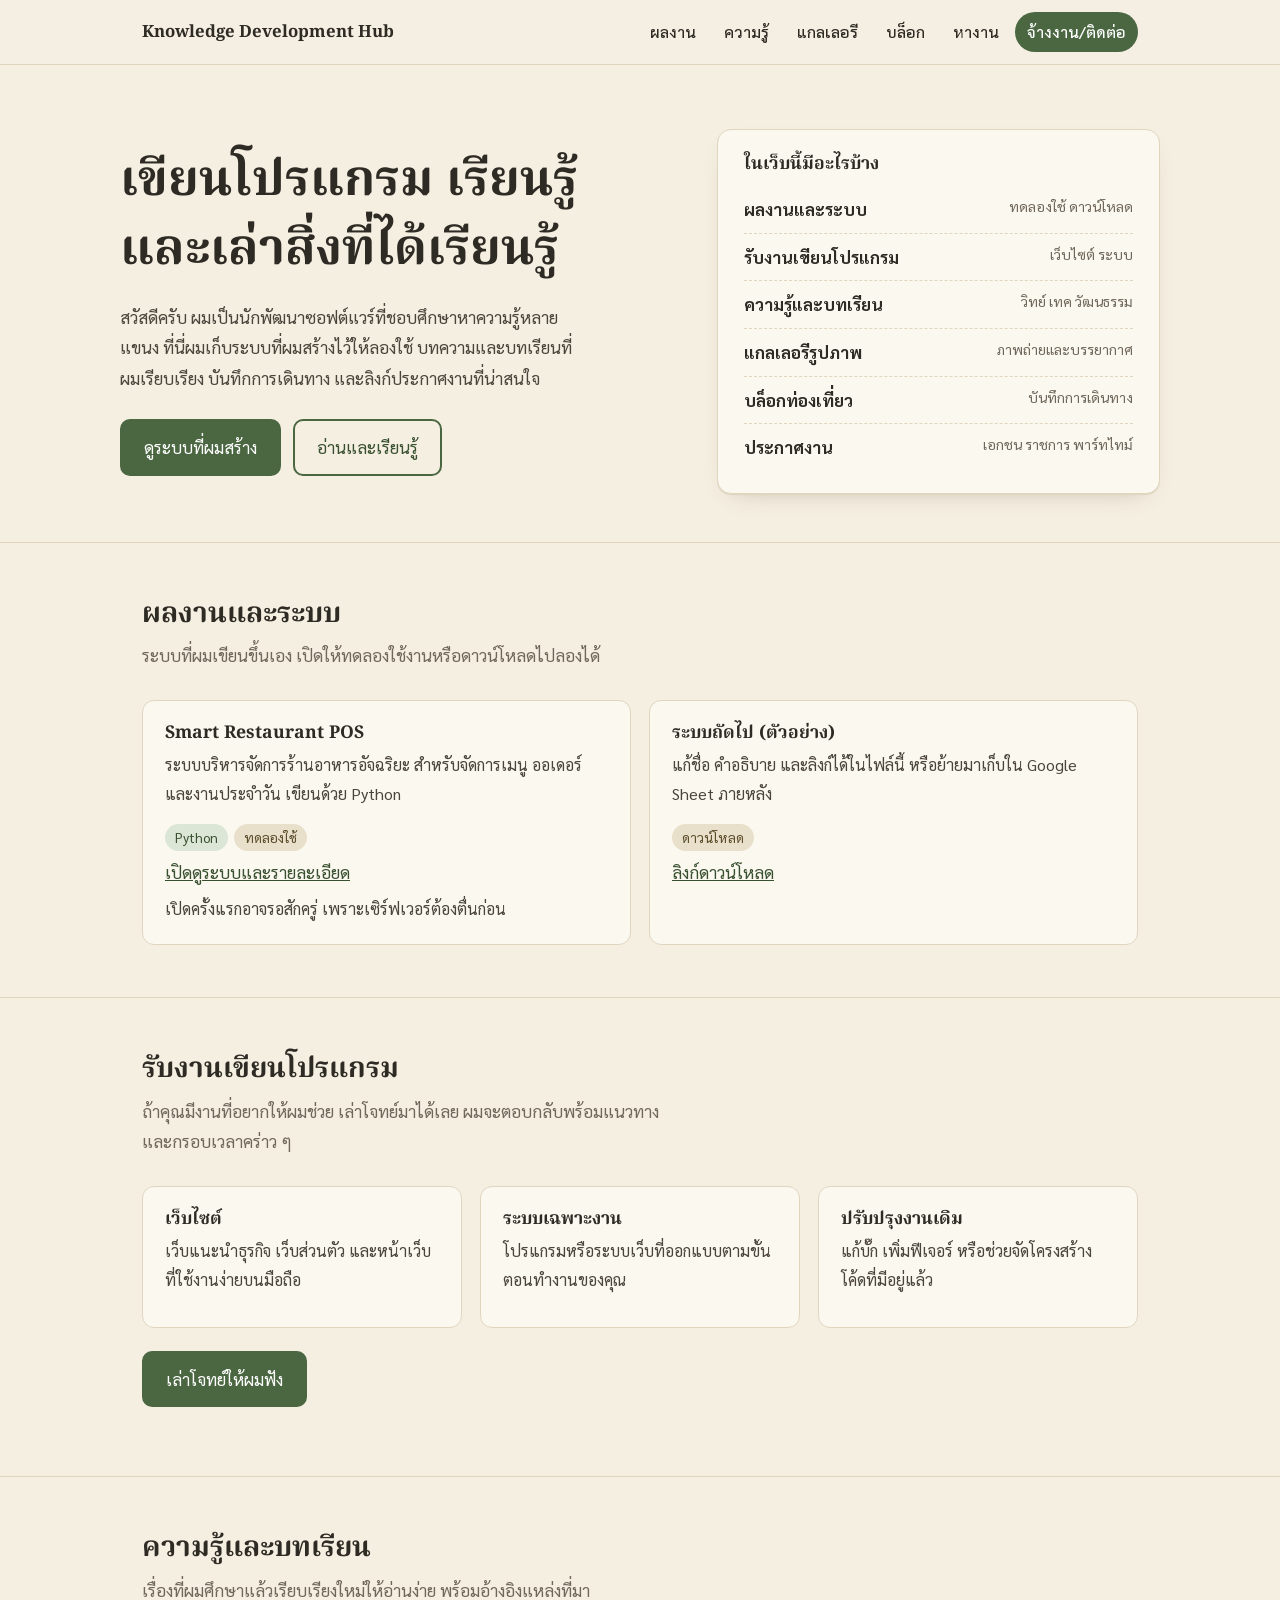
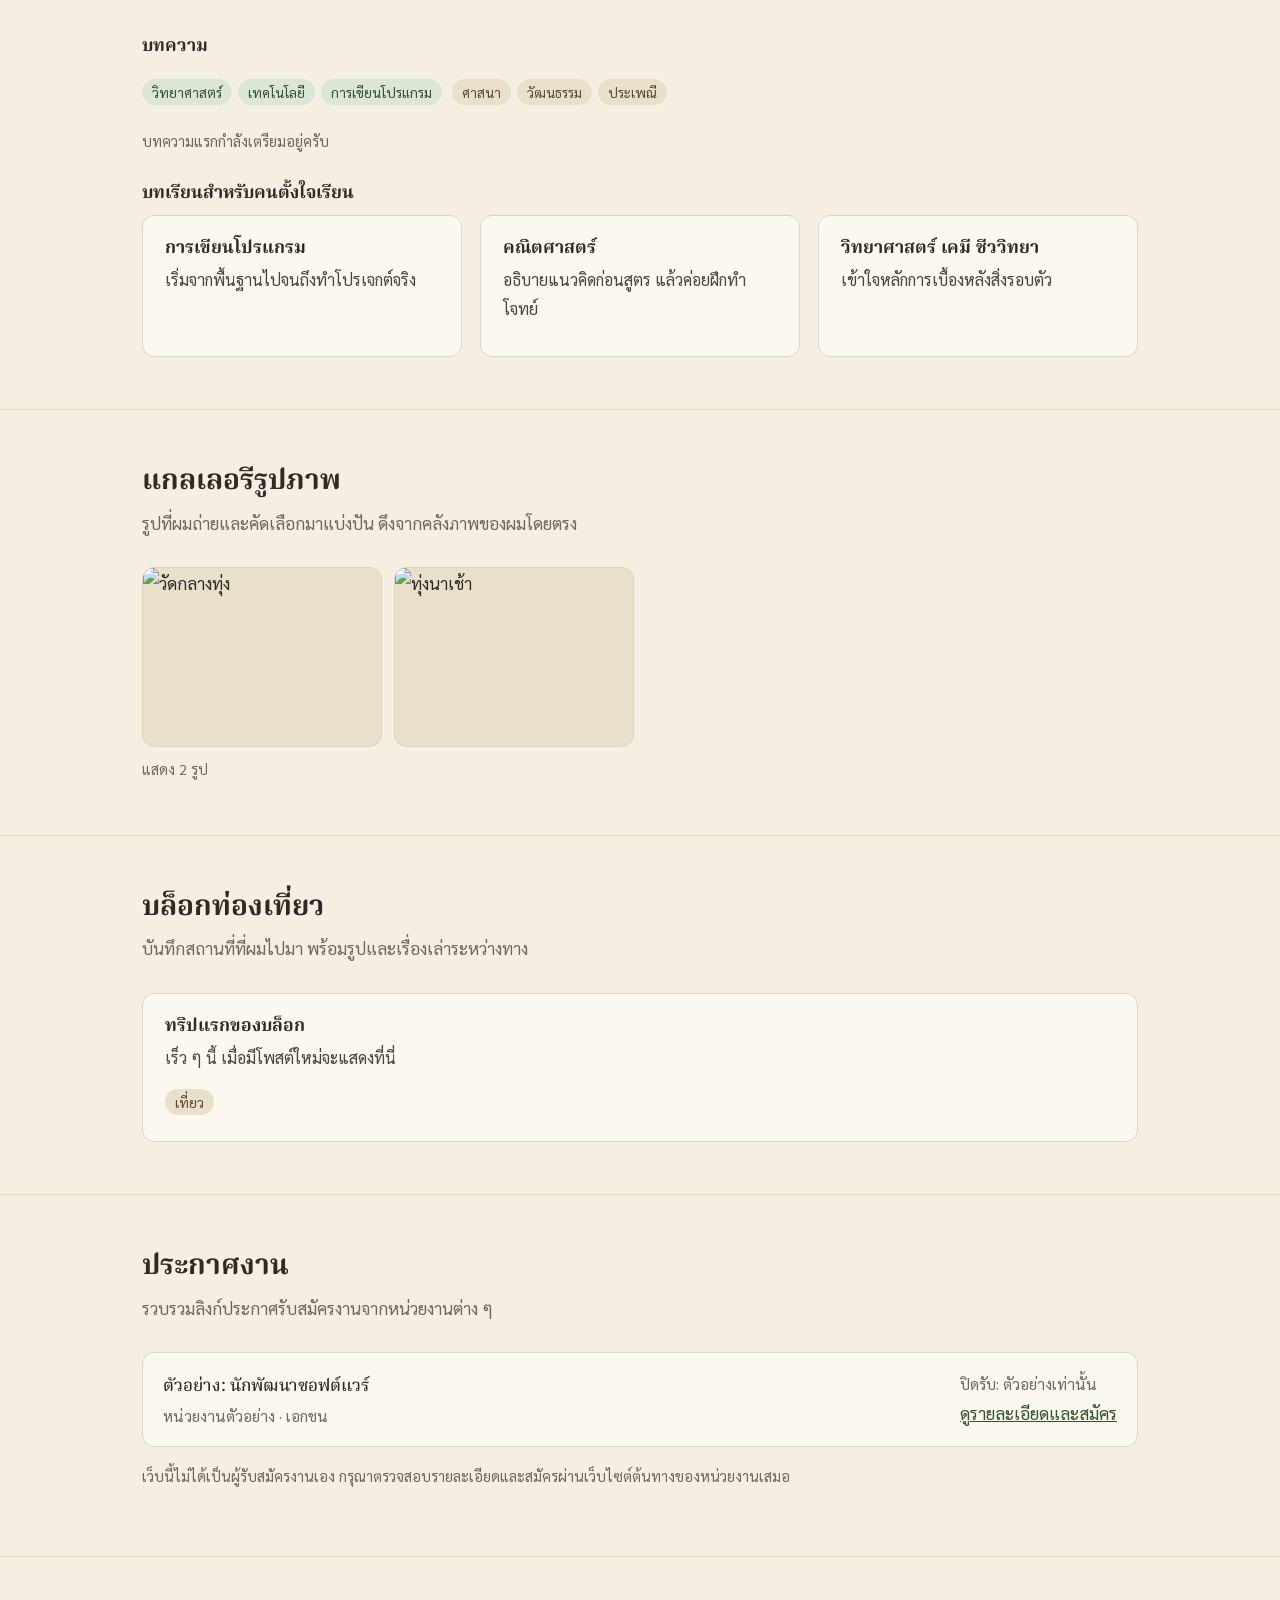
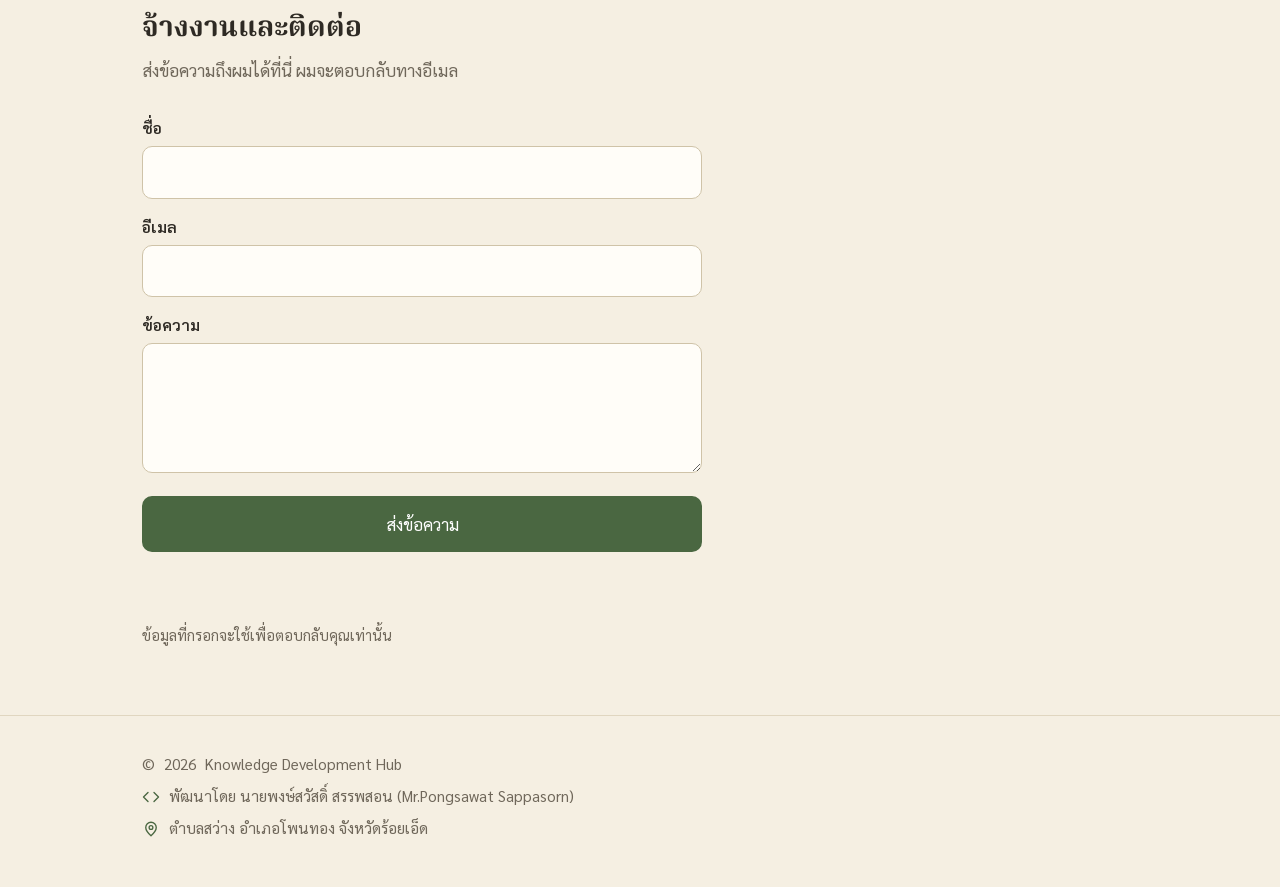
==== index.html @ 20581adc "อัปโหลดเว็บไซต์และเพิ่มแท็กยืนยัน Google" ====
<!DOCTYPE html>
<html lang="th">
<head>
<meta name="google-site-verification" content="MR6QuUyXwUYcgjgmkx30t4_yJI0VGY_jc_JdMNW28hE" />
<meta charset="utf-8">
<meta name="viewport" content="width=device-width, initial-scale=1">

<title>Knowledge Development Hub</title>
<meta name="description" content="พื้นที่รวมระบบที่ผมเขียน บทความและบทเรียนที่ผมเรียบเรียง บันทึกการเดินทาง และประกาศงาน">

<!-- canonical & social -->
<link rel="canonical" href="https://dr-jo1986.github.io/knowledge-hub/">
<meta property="og:type" content="website">
<meta property="og:title" content="Knowledge Development Hub">
<meta property="og:description" content="พื้นที่รวมระบบ บทความ บทเรียน และบันทึกการเดินทาง">
<meta property="og:image" content="https://i.ibb.co/REAL_ID/og-cover.jpg">
<meta property="og:url" content="https://dr-jo1986.github.io/knowledge-hub/">
<meta name="twitter:card" content="summary_large_image">
<link rel="icon" href="favicon.svg" type="image/svg+xml">

<!-- fonts -->
<link rel="preconnect" href="https://fonts.googleapis.com">
<link rel="preconnect" href="https://fonts.gstatic.com" crossorigin>
<link href="https://fonts.googleapis.com/css2?family=Noto+Serif+Thai:wght@500;700&family=Sarabun:wght@400;500;600&display=swap" rel="stylesheet">

<!-- styles -->
<link rel="stylesheet" href="css/style.css">
</head>
<body>

<header>
  <div class="wrap bar">
    <a class="brand" href="#top">Knowledge Development Hub</a>
    <nav aria-label="เมนูหลัก">
      <ul>
        <li><a href="#projects">ผลงาน</a></li>
        <li><a href="#learn">ความรู้</a></li>
        <li><a href="#gallery">แกลเลอรี</a></li>
        <li><a href="#blog">บล็อก</a></li>
        <li><a href="#jobs">หางาน</a></li>
        <li><a class="cta" href="#contact">จ้างงาน/ติดต่อ</a></li>
      </ul>
    </nav>
  </div>
</header>

<main id="top">
  <div class="wrap hero">
    <div>
      <h1>เขียนโปรแกรม เรียนรู้ และเล่าสิ่งที่ได้เรียนรู้</h1>
      <p>สวัสดีครับ ผมเป็นนักพัฒนาซอฟต์แวร์ที่ชอบศึกษาหาความรู้หลายแขนง ที่นี่ผมเก็บระบบที่ผมสร้างไว้ให้ลองใช้ บทความและบทเรียนที่ผมเรียบเรียง บันทึกการเดินทาง และลิงก์ประกาศงานที่น่าสนใจ</p>
      <div class="btns">
        <a class="btn main" href="#projects">ดูระบบที่ผมสร้าง</a>
        <a class="btn ghost" href="#learn">อ่านและเรียนรู้</a>
      </div>
    </div>
    <aside class="toc" aria-label="สารบัญเว็บไซต์">
      <h2>ในเว็บนี้มีอะไรบ้าง</h2>
      <ol>
        <li><a href="#projects"><b>ผลงานและระบบ</b><small>ทดลองใช้ ดาวน์โหลด</small></a></li>
        <li><a href="#services"><b>รับงานเขียนโปรแกรม</b><small>เว็บไซต์ ระบบ</small></a></li>
        <li><a href="#learn"><b>ความรู้และบทเรียน</b><small>วิทย์ เทค วัฒนธรรม</small></a></li>
        <li><a href="#gallery"><b>แกลเลอรีรูปภาพ</b><small>ภาพถ่ายและบรรยากาศ</small></a></li>
        <li><a href="#blog"><b>บล็อกท่องเที่ยว</b><small>บันทึกการเดินทาง</small></a></li>
        <li><a href="#jobs"><b>ประกาศงาน</b><small>เอกชน ราชการ พาร์ทไทม์</small></a></li>
      </ol>
    </aside>
  </div>

  <section id="projects"><div class="wrap">
    <h2>ผลงานและระบบ</h2>
    <p class="lead">ระบบที่ผมเขียนขึ้นเอง เปิดให้ทดลองใช้งานหรือดาวน์โหลดไปลองได้</p>
    <div class="grid">
      <article class="card">
        <h3>Smart Restaurant POS</h3>
        <p>ระบบบริหารจัดการร้านอาหารอัจฉริยะ สำหรับจัดการเมนู ออเดอร์ และงานประจำวัน เขียนด้วย Python</p>
        <span class="tag green">Python</span><span class="tag">ทดลองใช้</span><br>
        <a href="https://restaurant-pos-system-ov6z.onrender.com/" target="_blank" rel="noopener noreferrer">เปิดดูระบบและรายละเอียด</a>
        <p class="note" style="margin:.5rem 0 0">เปิดครั้งแรกอาจรอสักครู่ เพราะเซิร์ฟเวอร์ต้องตื่นก่อน</p>
      </article>
      <article class="card">
        <h3>ระบบถัดไป (ตัวอย่าง)</h3>
        <p>แก้ชื่อ คำอธิบาย และลิงก์ได้ในไฟล์นี้ หรือย้ายมาเก็บใน Google Sheet ภายหลัง</p>
        <span class="tag">ดาวน์โหลด</span><br>
        <a href="#" rel="noopener">ลิงก์ดาวน์โหลด</a>
      </article>
    </div>
  </div></section>

  <section id="services"><div class="wrap">
    <h2>รับงานเขียนโปรแกรม</h2>
    <p class="lead">ถ้าคุณมีงานที่อยากให้ผมช่วย เล่าโจทย์มาได้เลย ผมจะตอบกลับพร้อมแนวทางและกรอบเวลาคร่าว ๆ</p>
    <div class="grid">
      <div class="card"><h3>เว็บไซต์</h3><p>เว็บแนะนำธุรกิจ เว็บส่วนตัว และหน้าเว็บที่ใช้งานง่ายบนมือถือ</p></div>
      <div class="card"><h3>ระบบเฉพาะงาน</h3><p>โปรแกรมหรือระบบเว็บที่ออกแบบตามขั้นตอนทำงานของคุณ</p></div>
      <div class="card"><h3>ปรับปรุงงานเดิม</h3><p>แก้บั๊ก เพิ่มฟีเจอร์ หรือช่วยจัดโครงสร้างโค้ดที่มีอยู่แล้ว</p></div>
    </div>
    <p style="margin-top:1.4rem"><a class="btn main" href="#contact">เล่าโจทย์ให้ผมฟัง</a></p>
  </div></section>

  <section id="learn"><div class="wrap">
    <h2>ความรู้และบทเรียน</h2>
    <p class="lead">เรื่องที่ผมศึกษาแล้วเรียบเรียงใหม่ให้อ่านง่าย พร้อมอ้างอิงแหล่งที่มา</p>
    <h3 class="subhead">บทความ</h3>
    <p>
      <span class="tag green">วิทยาศาสตร์</span><span class="tag green">เทคโนโลยี</span><span class="tag green">การเขียนโปรแกรม</span>
      <span class="tag">ศาสนา</span><span class="tag">วัฒนธรรม</span><span class="tag">ประเพณี</span>
    </p>
    <p class="note">บทความแรกกำลังเตรียมอยู่ครับ</p>
    <h3 class="subhead">บทเรียนสำหรับคนตั้งใจเรียน</h3>
    <div class="grid">
      <div class="card"><h3>การเขียนโปรแกรม</h3><p>เริ่มจากพื้นฐานไปจนถึงทำโปรเจกต์จริง</p></div>
      <div class="card"><h3>คณิตศาสตร์</h3><p>อธิบายแนวคิดก่อนสูตร แล้วค่อยฝึกทำโจทย์</p></div>
      <div class="card"><h3>วิทยาศาสตร์ เคมี ชีววิทยา</h3><p>เข้าใจหลักการเบื้องหลังสิ่งรอบตัว</p></div>
    </div>
  </div></section>

  <section id="gallery"><div class="wrap">
    <h2>แกลเลอรีรูปภาพ</h2>
    <p class="lead">รูปที่ผมถ่ายและคัดเลือกมาแบ่งปัน ดึงจากคลังภาพของผมโดยตรง</p>
    <div class="gallery" id="galleryGrid" aria-live="polite">
      <div class="empty">กำลังโหลดรูปภาพ...</div>
    </div>
    <p class="gallery-status" id="galleryStatus"></p>
  </div></section>

  <section id="blog"><div class="wrap">
    <h2>บล็อกท่องเที่ยว</h2>
    <p class="lead">บันทึกสถานที่ที่ผมไปมา พร้อมรูปและเรื่องเล่าระหว่างทาง</p>
    <div class="grid">
      <article class="card"><h3>ทริปแรกของบล็อก</h3><p>เร็ว ๆ นี้ เมื่อมีโพสต์ใหม่จะแสดงที่นี่</p><span class="tag">เที่ยว</span></article>
    </div>
  </div></section>

  <section id="jobs"><div class="wrap">
    <h2>ประกาศงาน</h2>
    <p class="lead">รวบรวมลิงก์ประกาศรับสมัครงานจากหน่วยงานต่าง ๆ</p>
    <ul class="jobs" id="jobList"><li class="note">กำลังโหลดประกาศงาน...</li></ul>
    <p class="note" style="margin-top:1rem">เว็บนี้ไม่ได้เป็นผู้รับสมัครงานเอง กรุณาตรวจสอบรายละเอียดและสมัครผ่านเว็บไซต์ต้นทางของหน่วยงานเสมอ</p>
  </div></section>

  <section id="contact"><div class="wrap">
    <h2>จ้างงานและติดต่อ</h2>
    <p class="lead">ส่งข้อความถึงผมได้ที่นี่ ผมจะตอบกลับทางอีเมล</p>
    <form id="contactForm">
      <label>ชื่อ<input name="name" required maxlength="100" autocomplete="name"></label>
      <label>อีเมล<input name="email" type="email" required maxlength="100" autocomplete="email"></label>
      <label>ข้อความ<textarea name="message" required maxlength="2000"></textarea></label>
      <input class="hp" name="website" tabindex="-1" autocomplete="off" aria-hidden="true">
      <button class="btn main" type="submit">ส่งข้อความ</button>
      <p id="status" role="status"></p>
      <p class="note">ข้อมูลที่กรอกจะใช้เพื่อตอบกลับคุณเท่านั้น</p>
    </form>
  </div></section>
</main>

<footer><div class="wrap">
  <p>&copy; <span id="yr"></span> Knowledge Development Hub</p>
  <p>
    <svg viewBox="0 0 24 24" aria-hidden="true"><polyline points="16 18 22 12 16 6"/><polyline points="8 6 2 12 8 18"/></svg>
    <span>พัฒนาโดย นายพงษ์สวัสดิ์ สรรพสอน (Mr.Pongsawat Sappasorn)</span>
  </p>
  <p>
    <svg viewBox="0 0 24 24" aria-hidden="true"><path d="M12 21s-7-6.2-7-11a7 7 0 0 1 14 0c0 4.8-7 11-7 11z"/><circle cx="12" cy="10" r="2.5"/></svg>
    <span>ตำบลสว่าง อำเภอโพนทอง จังหวัดร้อยเอ็ด</span>
  </p>
</div></footer>

<!-- lightbox -->
<div class="lightbox" id="lightbox" role="dialog" aria-modal="true" aria-label="ดูรูปขนาดใหญ่">
  <button type="button" aria-label="ปิด">&times;</button>
  <img alt="">
</div>

<!-- ปุ่มกลับขึ้นด้านบน -->
<button class="to-top" id="toTop" type="button" aria-label="กลับขึ้นด้านบน">↑</button>

<!-- scripts -->
<script type="module" src="js/main.js"></script>

<!-- JSON-LD -->
<script type="application/ld+json">
{
  "@context":"https://schema.org",
  "@type":"Person",
  "name":"พงษ์สวัสดิ์ สรรพสอน",
  "alternateName":"Pongsawat Sappasorn",
  "url":"https://dr-jo1986.github.io/knowledge-hub/",
  "codeRepository":"https://github.com/Dr-JO1986/knowledge-hub",
  "address":{"@type":"PostalAddress","addressLocality":"โพนทอง","addressRegion":"ร้อยเอ็ด","addressCountry":"TH"},
  "jobTitle":"Software Developer"
}
</script>
</body>
</html>
---- css/style.css ----
/* ===== ตัวแปร & base ===== */
:root{
  --paper:#F5EFE2; --card:#FBF8F0; --ink:#2E2A24; --muted:#6F675A;
  --line:#E0D6C0; --moss:#4A6741; --moss-dark:#38502F; --ochre:#B9852C;
  --serif:'Noto Serif Thai',Georgia,serif; --sans:'Sarabun',system-ui,sans-serif;
}
*{box-sizing:border-box}
html{scroll-behavior:smooth;scroll-padding-top:76px}
body{margin:0;background:var(--paper);color:var(--ink);font:400 1.0625rem/1.8 var(--sans)}
a{color:var(--moss-dark)}
:focus-visible{outline:3px solid var(--ochre);outline-offset:2px;border-radius:4px}
.wrap{max-width:1040px;margin:0 auto;padding:0 22px}
h1,h2,h3{font-family:var(--serif);line-height:1.4;margin:0}
h2{font-size:1.75rem;margin-bottom:.4rem}
.subhead{font-size:1.1rem;margin:1.6rem 0 .6rem}
.lead{color:var(--muted);max-width:60ch;margin:0 0 1.8rem}

/* ===== header ===== */
header{position:sticky;top:0;z-index:10;background:rgba(245,239,226,.94);backdrop-filter:blur(6px);border-bottom:1px solid var(--line)}
.bar{display:flex;align-items:center;justify-content:space-between;gap:16px;min-height:64px}
.brand{font:700 1.05rem var(--serif);text-decoration:none;color:var(--ink)}
nav ul{display:flex;gap:4px;list-style:none;margin:0;padding:0;flex-wrap:wrap}
nav a{display:block;padding:6px 12px;border-radius:999px;text-decoration:none;color:var(--ink);font-weight:500;font-size:.98rem}
nav a:hover{background:#E9E0CB}
nav a.cta{background:var(--moss);color:#fff}
nav a.cta:hover{background:var(--moss-dark)}
nav a.active{background:var(--moss);color:#fff}

/* ===== hero ===== */
.hero{padding:64px 0 48px;display:grid;grid-template-columns:1.25fr 1fr;gap:44px;align-items:center}
.hero h1{font-size:clamp(2rem,4.6vw,3.1rem);margin-bottom:1rem}
.hero p{margin:0 0 1.6rem;max-width:52ch;color:#4A443A}
.btns{display:flex;gap:12px;flex-wrap:wrap}
.btn{display:inline-block;padding:11px 22px;border-radius:10px;text-decoration:none;font-weight:600;border:2px solid var(--moss);transition:background .2s;cursor:pointer;font:inherit}
.btn.main{background:var(--moss);color:#fff}
.btn.main:hover{background:var(--moss-dark)}
.btn.ghost{color:var(--moss-dark)}
.btn.ghost:hover{background:#E9E0CB}
.btn[disabled]{opacity:.6;cursor:wait}

.toc{background:var(--card);border:1px solid var(--line);border-radius:14px;padding:22px 26px;box-shadow:0 1px 0 var(--line),0 10px 24px -16px rgba(60,45,20,.35)}
.toc h2{font-size:1.1rem;margin-bottom:.6rem}
.toc ol{margin:0;padding:0;list-style:none}
.toc li a{display:flex;justify-content:space-between;gap:12px;padding:8px 0;border-bottom:1px dashed var(--line);text-decoration:none;color:var(--ink);border-radius:0}
.toc li:last-child a{border-bottom:0}
.toc li a:hover b{color:var(--moss)}
.toc small{color:var(--muted);text-align:right}

/* ===== sections ===== */
section{padding:52px 0;border-top:1px solid var(--line)}
.grid{display:grid;grid-template-columns:repeat(auto-fit,minmax(250px,1fr));gap:18px}
.card{background:var(--card);border:1px solid var(--line);border-radius:12px;padding:20px 22px}
.card h3{font-size:1.1rem;margin-bottom:.35rem}
.card p{margin:0 0 .8rem;color:#4A443A;font-size:1rem}
.tag{display:inline-block;font-size:.85rem;padding:1px 10px;border-radius:999px;background:#E9E0CB;color:#5A4B2A;margin:0 6px 6px 0}
.tag.green{background:#DCE6D6;color:var(--moss-dark)}
.note{font-size:.92rem;color:var(--muted)}

/* ===== jobs ===== */
.jobs{list-style:none;margin:0;padding:0;display:grid;gap:12px}
.job{background:var(--card);border:1px solid var(--line);border-radius:12px;padding:16px 20px;display:flex;justify-content:space-between;gap:16px;flex-wrap:wrap;align-items:center}
.job b{font-family:var(--serif);font-weight:500}
.job span{color:var(--muted);font-size:.95rem;display:block}

/* ===== form ===== */
form{display:grid;gap:14px;max-width:560px}
label{font-weight:600;font-size:.98rem}
input,textarea{width:100%;margin-top:4px;padding:11px 14px;font:inherit;border:1px solid #CFC3A8;border-radius:10px;background:#FFFDF8;color:var(--ink)}
textarea{min-height:130px;resize:vertical}
.hp{position:absolute;left:-9999px}
#status{margin:0;min-height:1.6em;color:var(--moss-dark);font-weight:500}

/* ===== footer ===== */
footer{border-top:1px solid var(--line);padding:30px 0 40px;color:var(--muted);font-size:.95rem}
footer p{margin:.3rem 0;display:flex;align-items:center;gap:9px}
footer svg{width:18px;height:18px;flex:none;stroke:var(--moss);fill:none;stroke-width:1.8;stroke-linecap:round;stroke-linejoin:round}

/* ===== gallery ===== */
.gallery{display:grid;grid-template-columns:repeat(auto-fill,minmax(200px,1fr));gap:12px}
.gallery figure{margin:0;position:relative;border-radius:12px;overflow:hidden;border:1px solid var(--line);background:#E9E0CB;aspect-ratio:4/3;cursor:zoom-in}
.gallery img{width:100%;height:100%;object-fit:cover;display:block;transition:transform .35s ease}
.gallery figure:hover img{transform:scale(1.06)}
.gallery figcaption{position:absolute;inset:auto 0 0 0;padding:8px 12px;font-size:.85rem;color:#fff;background:linear-gradient(transparent,rgba(30,25,15,.75));opacity:0;transition:opacity .25s}
.gallery figure:hover figcaption,
.gallery figure:focus-visible figcaption{opacity:1}
.gallery .empty{grid-column:1/-1;text-align:center;color:var(--muted);padding:24px}
.gallery-status{font-size:.9rem;color:var(--muted);margin:.6rem 0 0}

/* ===== lightbox ===== */
.lightbox{position:fixed;inset:0;z-index:50;background:rgba(20,17,12,.9);display:grid;place-items:center;padding:20px;opacity:0;pointer-events:none;transition:opacity .25s}
.lightbox.open{opacity:1;pointer-events:auto}
.lightbox img{max-width:min(92vw,1100px);max-height:86vh;border-radius:8px;box-shadow:0 20px 60px -20px #000}
.lightbox button{position:absolute;top:16px;right:20px;background:none;border:2px solid #fff;color:#fff;font-size:1.4rem;width:44px;height:44px;border-radius:50%;cursor:pointer;line-height:1}
.lightbox button:hover{background:rgba(255,255,255,.15)}

/* ===== to-top ===== */
.to-top{position:fixed;right:20px;bottom:20px;width:46px;height:46px;border-radius:50%;border:none;background:var(--moss);color:#fff;font-size:1.2rem;cursor:pointer;box-shadow:0 6px 20px -8px #000;opacity:0;pointer-events:none;transition:opacity .25s;z-index:20}
.to-top.show{opacity:1;pointer-events:auto}
.to-top:hover{background:var(--moss-dark)}

/* ===== responsive ===== */
@media (max-width:820px){
  .hero{grid-template-columns:1fr;padding-top:40px}
  .bar{flex-direction:column;align-items:flex-start;padding:10px 0}
}
@media (prefers-reduced-motion:reduce){
  html{scroll-behavior:auto}
  *{transition:none!important}
}
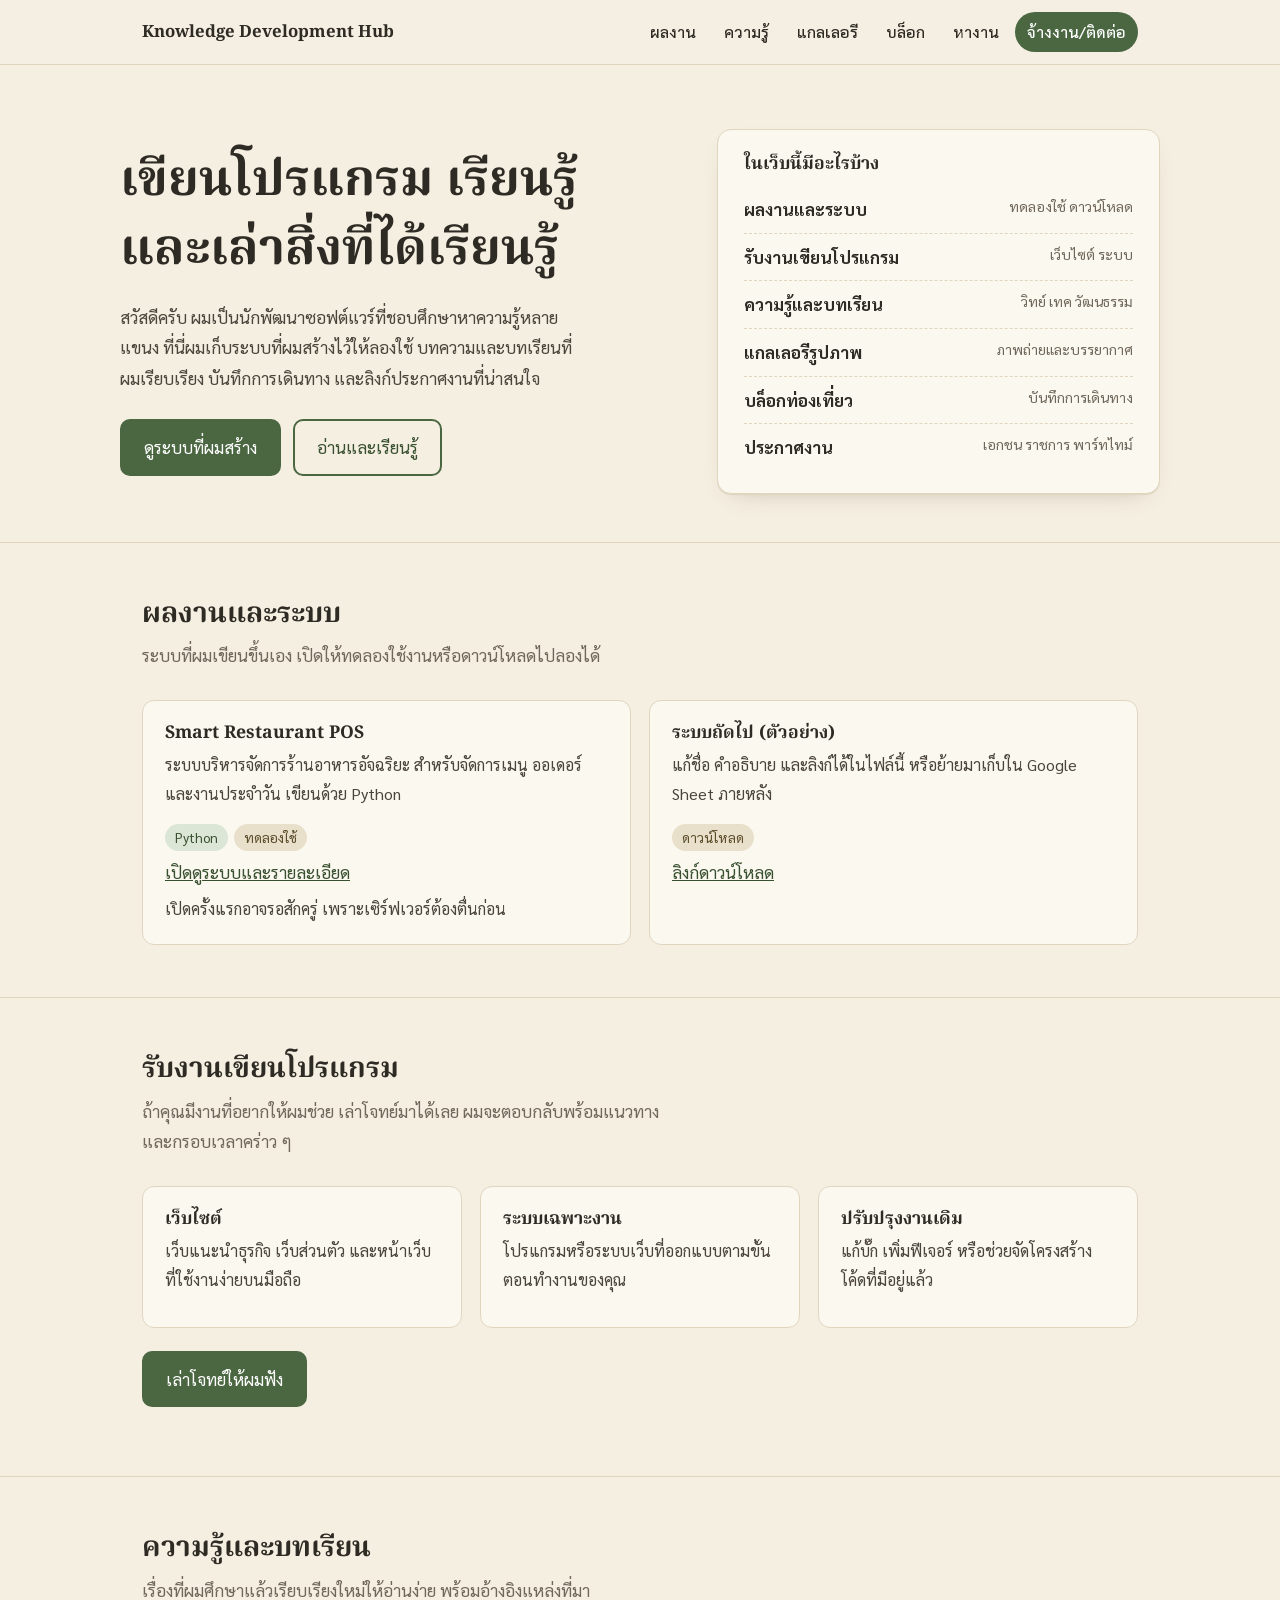
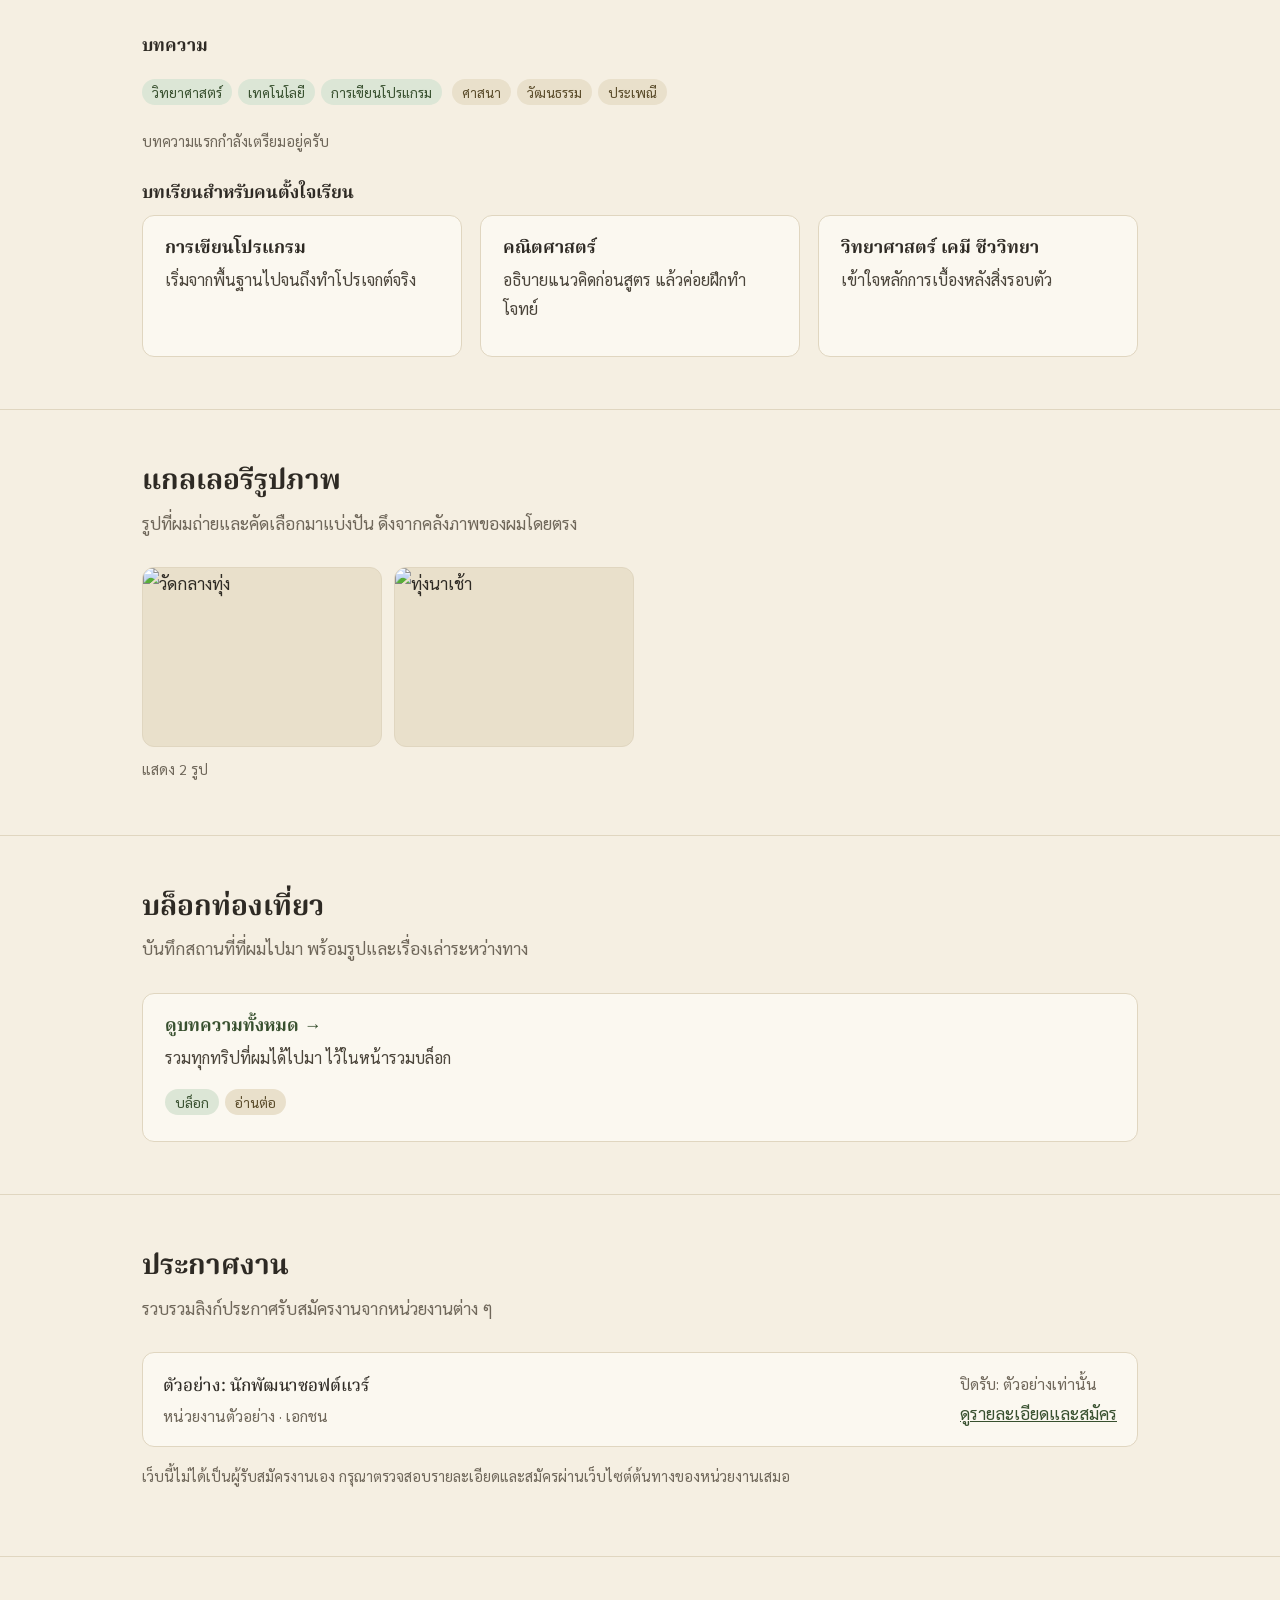
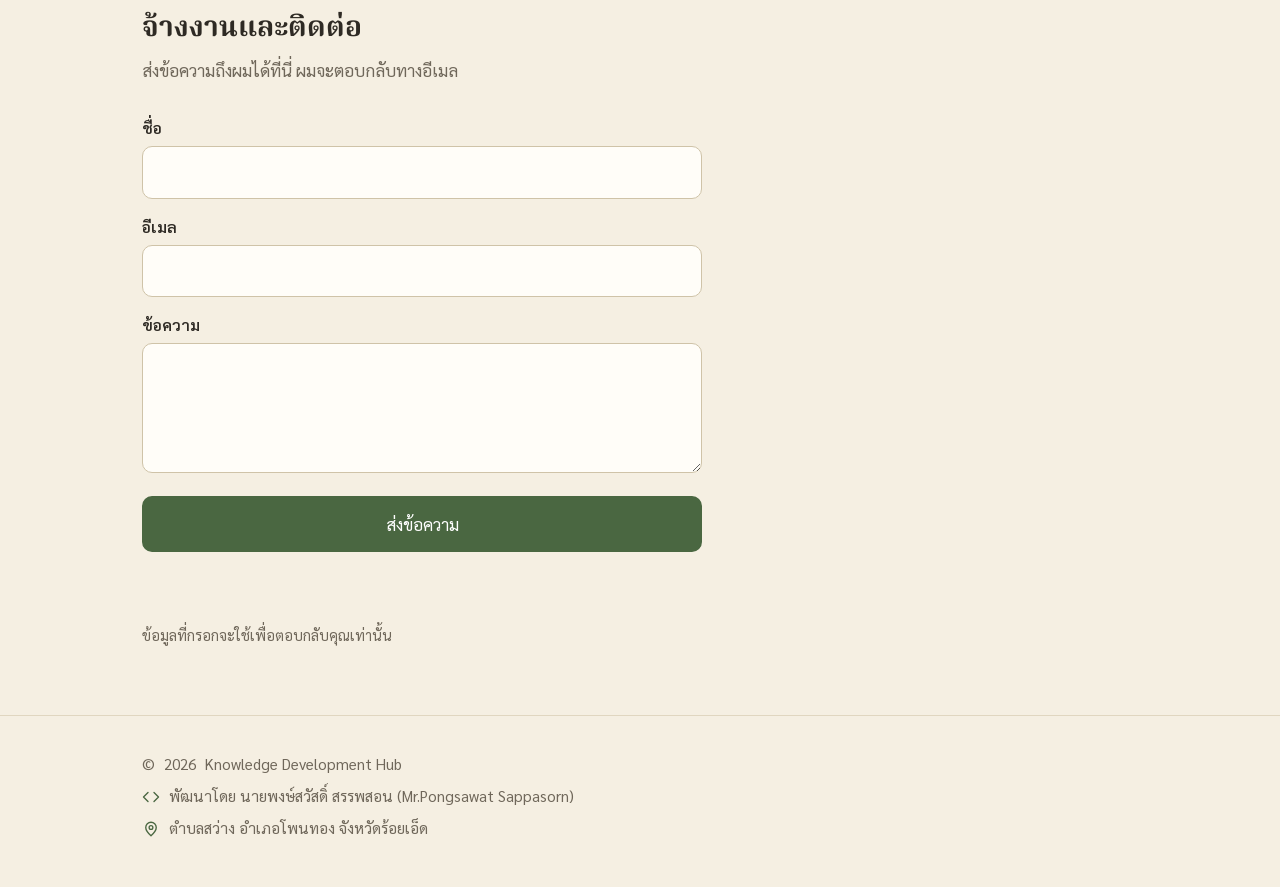
==== commit 78caede5: "เพิ่มระบบหน้ารวมบล็อก และเมนูลิงก์" ====
--- a/index.html
+++ b/index.html
@@ -1,7 +1,7 @@
 <!DOCTYPE html>
 <html lang="th">
 <head>
-<meta name="google-site-verification" content="MR6QuUyXwUYcgjgmkx30t4_yJI0VGY_jc_JdMNW28hE" />
+<meta name="google-site-verification" content="MR6QuUyXwUYcgjgmkx30t4_yJI0VGY_jc_JdMNW28hE">
 <meta charset="utf-8">
 <meta name="viewport" content="width=device-width, initial-scale=1">
 
@@ -36,7 +36,7 @@
         <li><a href="#projects">ผลงาน</a></li>
         <li><a href="#learn">ความรู้</a></li>
         <li><a href="#gallery">แกลเลอรี</a></li>
-        <li><a href="#blog">บล็อก</a></li>
+        <li><a href="blog/index.html">บล็อก</a></li>
         <li><a href="#jobs">หางาน</a></li>
         <li><a class="cta" href="#contact">จ้างงาน/ติดต่อ</a></li>
       </ul>
@@ -124,11 +124,15 @@
     <p class="gallery-status" id="galleryStatus"></p>
   </div></section>
 
-  <section id="blog"><div class="wrap">
+ <section id="blog"><div class="wrap">
     <h2>บล็อกท่องเที่ยว</h2>
     <p class="lead">บันทึกสถานที่ที่ผมไปมา พร้อมรูปและเรื่องเล่าระหว่างทาง</p>
     <div class="grid">
-      <article class="card"><h3>ทริปแรกของบล็อก</h3><p>เร็ว ๆ นี้ เมื่อมีโพสต์ใหม่จะแสดงที่นี่</p><span class="tag">เที่ยว</span></article>
+      <a href="blog/index.html" class="card" style="text-decoration: none; color: inherit; display: block;">
+        <h3 style="color: var(--moss-dark);">ดูบทความทั้งหมด &rarr;</h3>
+        <p>รวมทุกทริปที่ผมได้ไปมา ไว้ในหน้ารวมบล็อก</p>
+        <span class="tag green">บล็อก</span><span class="tag">อ่านต่อ</span>
+      </a>
     </div>
   </div></section>
 
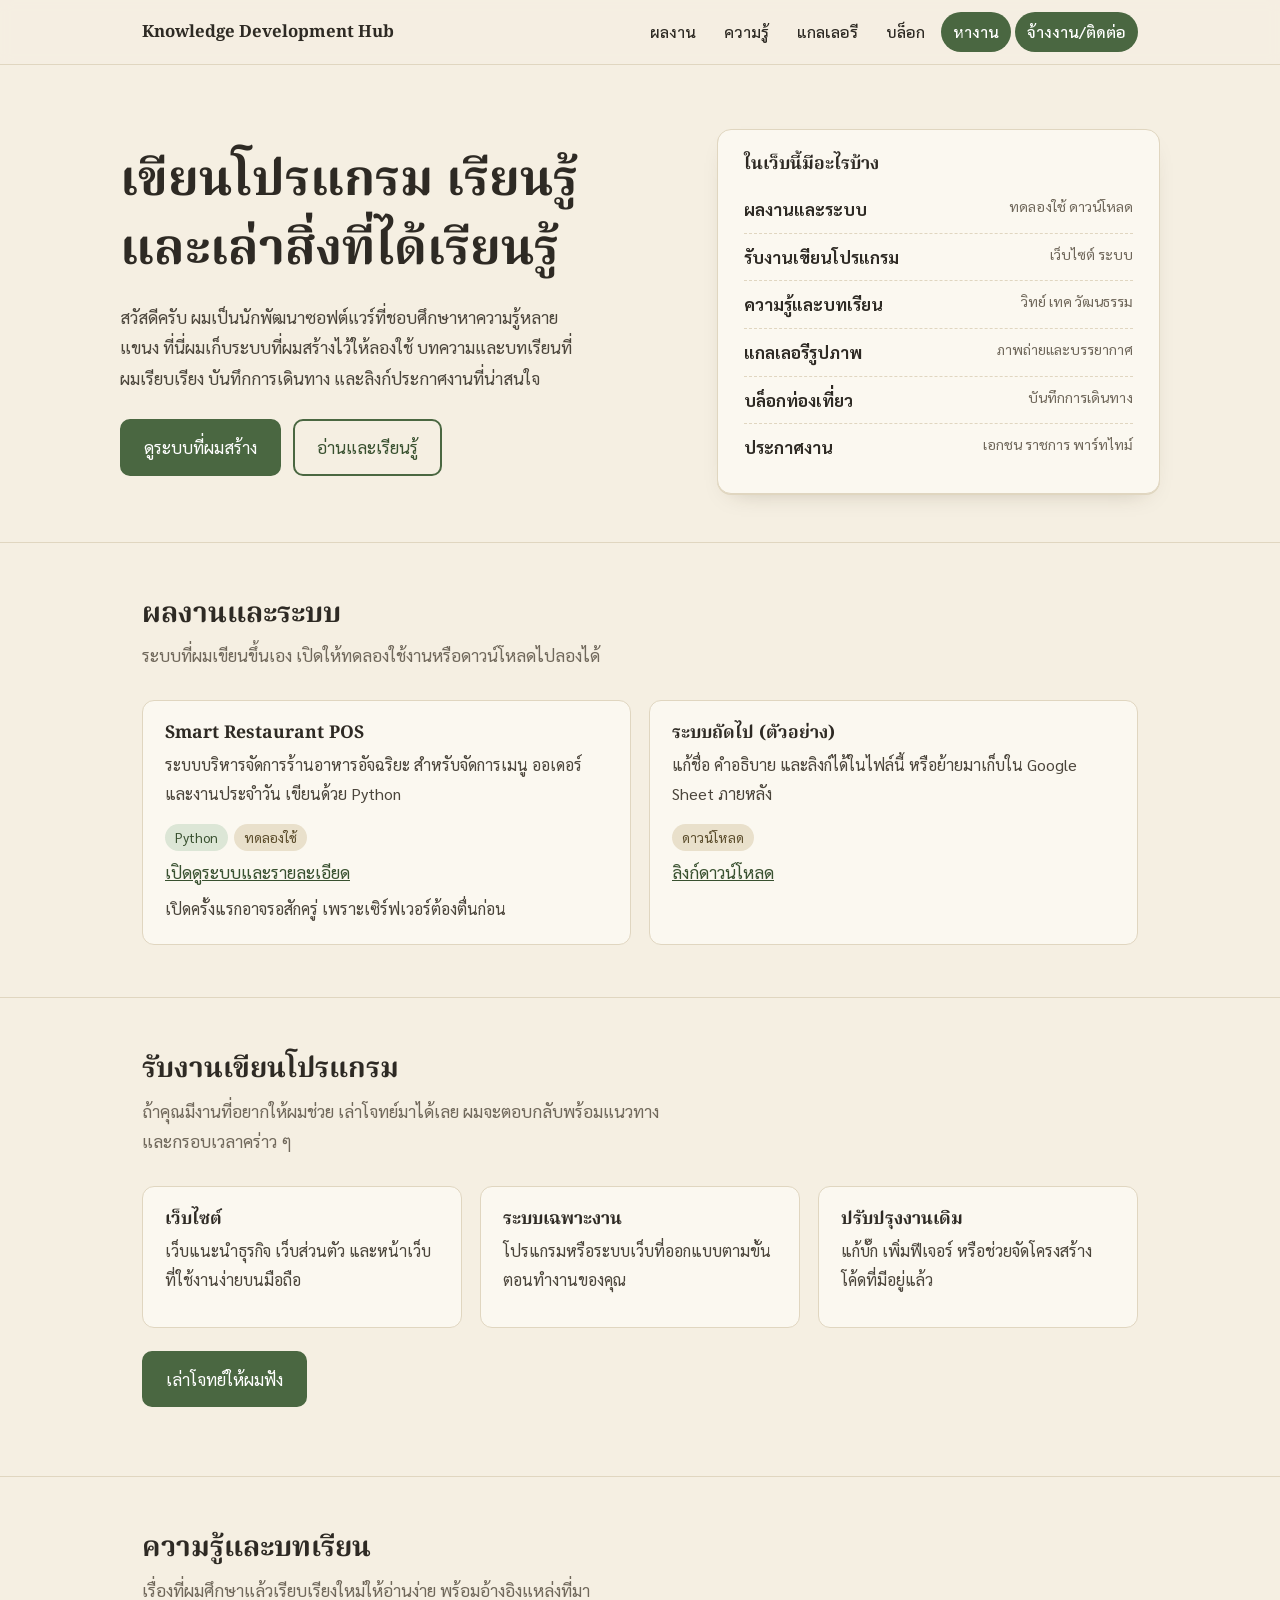
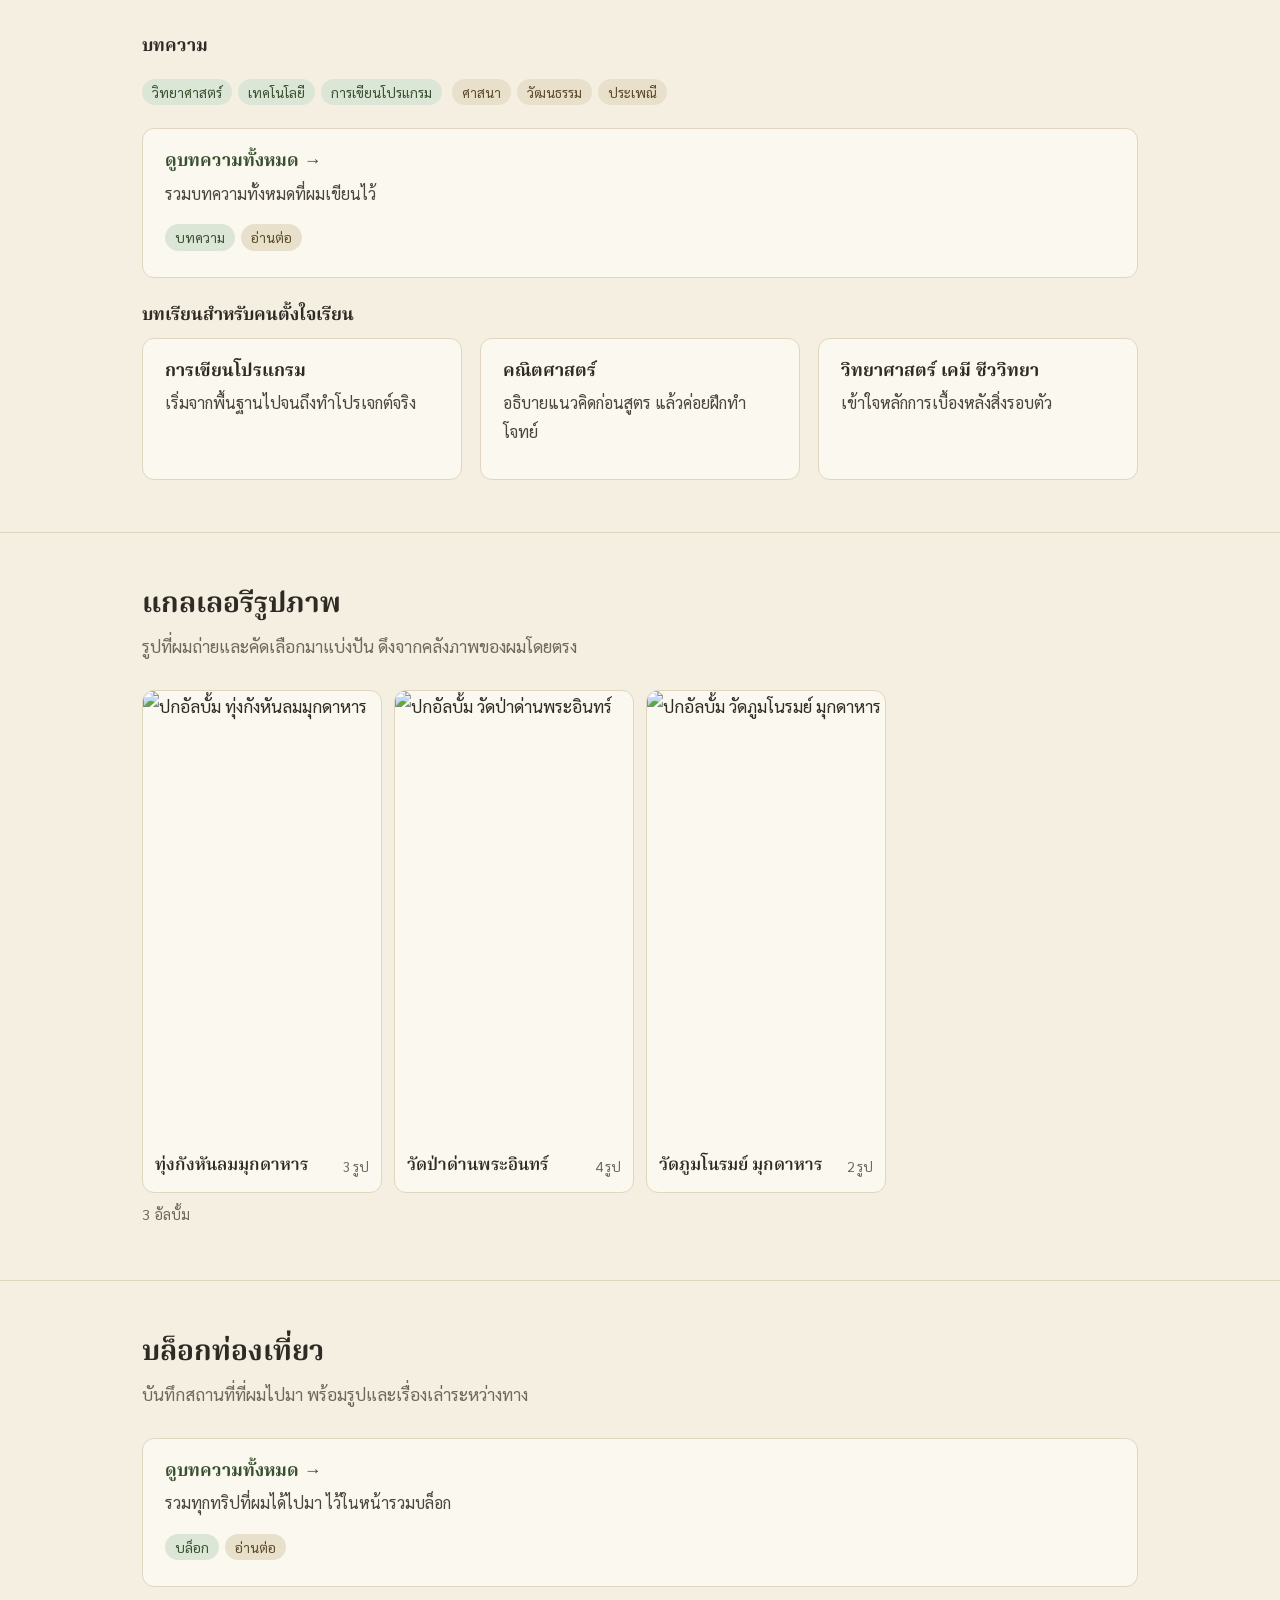
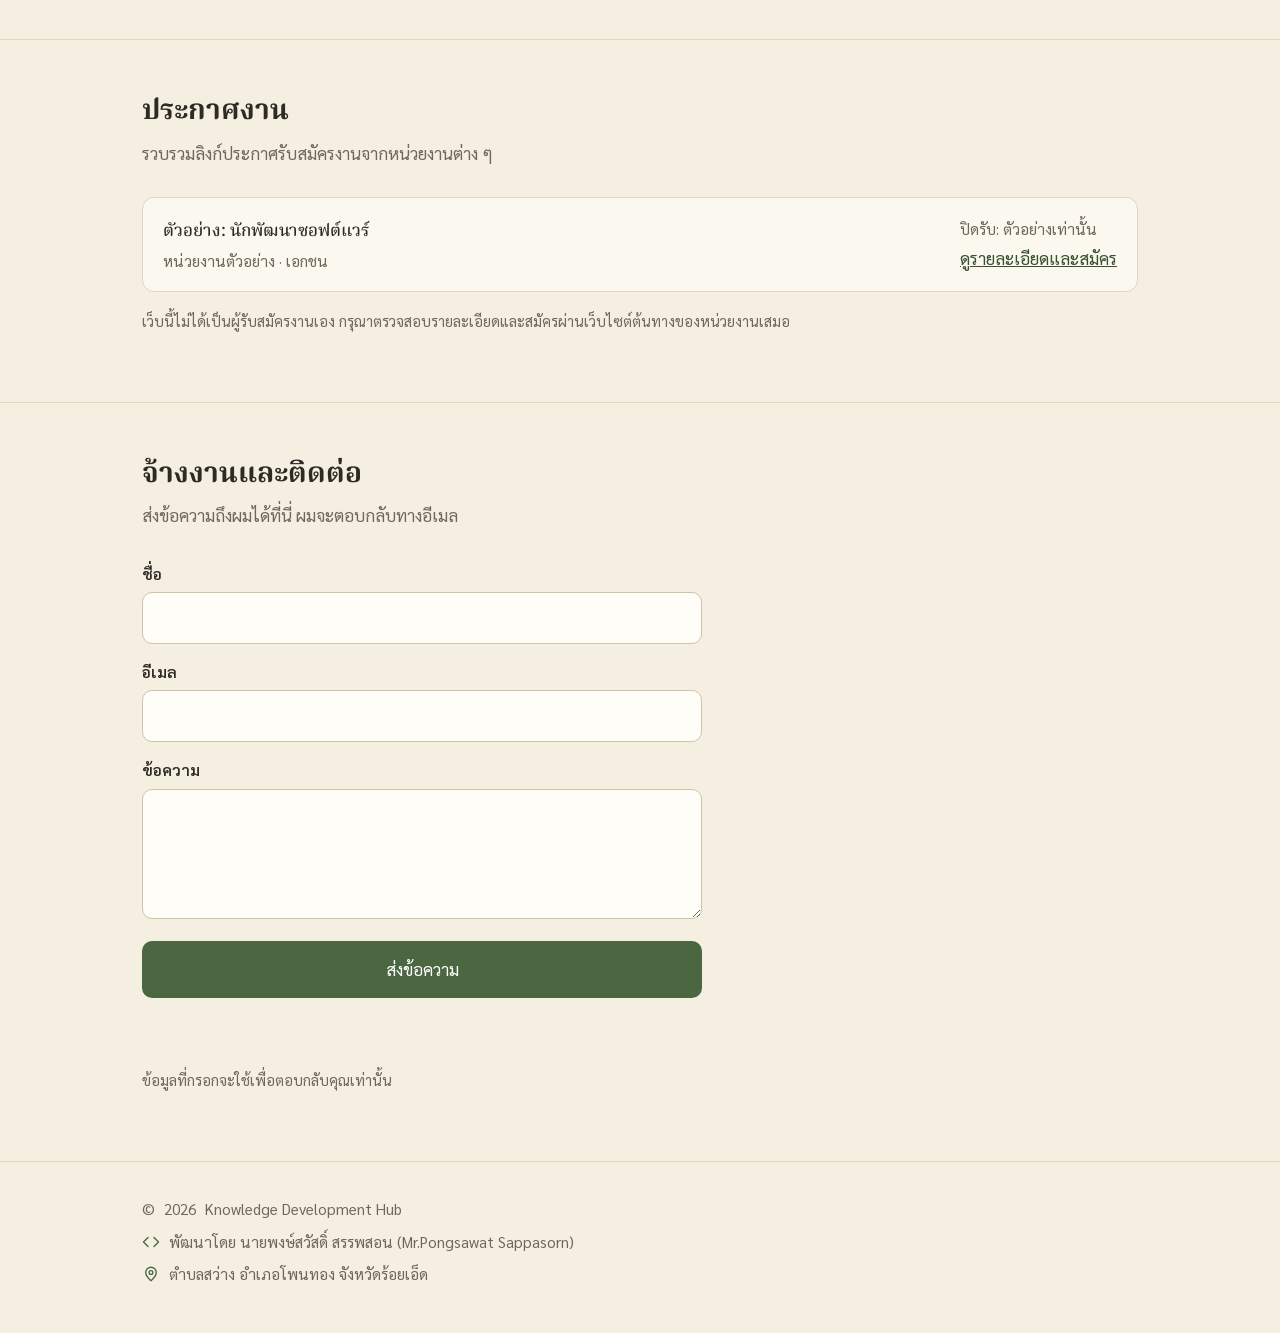
==== commit 9f2d34a2: "add page and arabam" ====
--- a/index.html
+++ b/index.html
@@ -106,7 +106,13 @@
       <span class="tag green">วิทยาศาสตร์</span><span class="tag green">เทคโนโลยี</span><span class="tag green">การเขียนโปรแกรม</span>
       <span class="tag">ศาสนา</span><span class="tag">วัฒนธรรม</span><span class="tag">ประเพณี</span>
     </p>
-    <p class="note">บทความแรกกำลังเตรียมอยู่ครับ</p>
+    <div class="grid">
+      <a href="Article/index.html" class="card" style="text-decoration: none; color: inherit; display: block;">
+        <h3 style="color: var(--moss-dark);">ดูบทความทั้งหมด &rarr;</h3>
+        <p>รวมบทความทั้งหมดที่ผมเขียนไว้</p>
+        <span class="tag green">บทความ</span><span class="tag">อ่านต่อ</span>
+      </a>
+    </div>
     <h3 class="subhead">บทเรียนสำหรับคนตั้งใจเรียน</h3>
     <div class="grid">
       <div class="card"><h3>การเขียนโปรแกรม</h3><p>เริ่มจากพื้นฐานไปจนถึงทำโปรเจกต์จริง</p></div>
@@ -118,6 +124,7 @@
   <section id="gallery"><div class="wrap">
     <h2>แกลเลอรีรูปภาพ</h2>
     <p class="lead">รูปที่ผมถ่ายและคัดเลือกมาแบ่งปัน ดึงจากคลังภาพของผมโดยตรง</p>
+    <div class="gallery-controls" id="galleryControls"></div>
     <div class="gallery" id="galleryGrid" aria-live="polite">
       <div class="empty">กำลังโหลดรูปภาพ...</div>
     </div>
--- a/css/style.css
+++ b/css/style.css
@@ -76,13 +76,22 @@
 footer svg{width:18px;height:18px;flex:none;stroke:var(--moss);fill:none;stroke-width:1.8;stroke-linecap:round;stroke-linejoin:round}
 
 /* ===== gallery ===== */
+.gallery-controls{margin:0 0 16px}
+.gallery-back{padding:7px 14px;border:1px solid var(--line);border-radius:999px;background:var(--card);color:var(--ink);font:inherit;font-size:.95rem;cursor:pointer}
+.gallery-back:hover{background:#E9E0CB}
 .gallery{display:grid;grid-template-columns:repeat(auto-fill,minmax(200px,1fr));gap:12px}
 .gallery figure{margin:0;position:relative;border-radius:12px;overflow:hidden;border:1px solid var(--line);background:#E9E0CB;aspect-ratio:4/3;cursor:zoom-in}
-.gallery img{width:100%;height:100%;object-fit:cover;display:block;transition:transform .35s ease}
+.gallery figure img{width:100%;height:100%;object-fit:cover;display:block;transition:transform .35s ease}
 .gallery figure:hover img{transform:scale(1.06)}
 .gallery figcaption{position:absolute;inset:auto 0 0 0;padding:8px 12px;font-size:.85rem;color:#fff;background:linear-gradient(transparent,rgba(30,25,15,.75));opacity:0;transition:opacity .25s}
 .gallery figure:hover figcaption,
 .gallery figure:focus-visible figcaption{opacity:1}
+.gallery-album{padding:0;text-align:left;border:1px solid var(--line);border-radius:12px;overflow:hidden;background:var(--card);color:var(--ink);font:inherit;cursor:pointer}
+.gallery-album img{width:100%;aspect-ratio:4/3;object-fit:cover;display:block;transition:transform .35s ease}
+.gallery-album:hover img{transform:scale(1.04)}
+.gallery-album-info{display:flex;justify-content:space-between;align-items:center;gap:8px;padding:10px 12px}
+.gallery-album-name{font-family:var(--serif);font-weight:600}
+.gallery-album-count{flex:none;color:var(--muted);font-size:.85rem}
 .gallery .empty{grid-column:1/-1;text-align:center;color:var(--muted);padding:24px}
 .gallery-status{font-size:.9rem;color:var(--muted);margin:.6rem 0 0}
 
